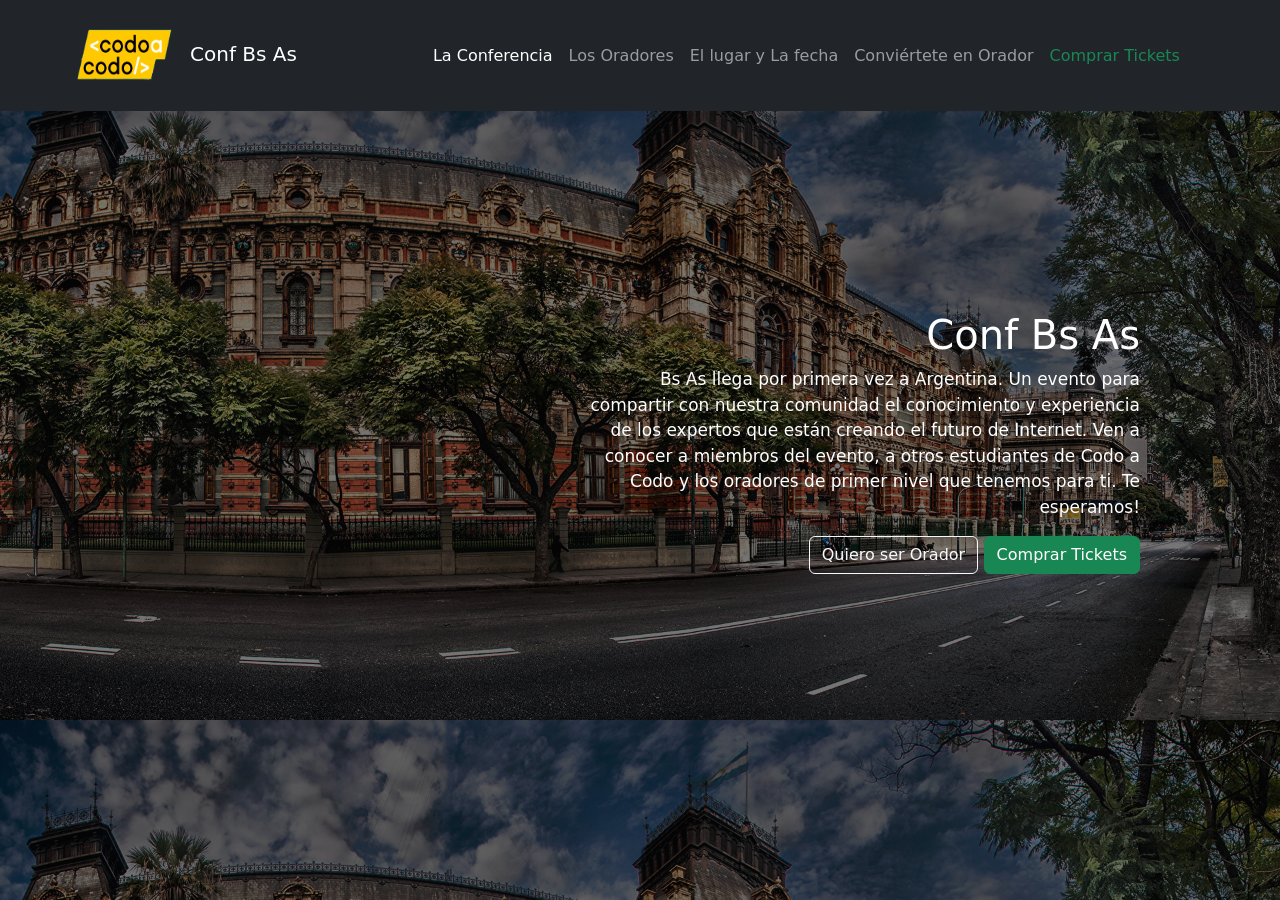
==== index.html @ 6e6369ee "Primer intento" ====
<!DOCTYPE html>
<html lang="en">
<head>
    <meta charset="UTF-8">
    <meta http-equiv="X-UA-Compatible" content="IE=edge">
    <meta name="viewport" content="width=device-width, initial-scale=1.0">
    <link href="https://cdn.jsdelivr.net/npm/bootstrap@5.1.1/dist/css/bootstrap.min.css" rel="stylesheet" integrity="sha384-F3w7mX95PdgyTmZZMECAngseQB83DfGTowi0iMjiWaeVhAn4FJkqJByhZMI3AhiU" crossorigin="anonymous">
    <link rel="stylesheet" href="CSS/style.css">
    <title>FRONT_END</title>
</head>
<body>
    <header>
        <nav class="navbar navbar-expand-lg navbar-dark bg-dark">
            <div class="container-fluid">
              <a class="navbar-brand mx-5" href="#">
                  <img src="img/codoacodo.png" alt="" width="130" height="85">Conf Bs As
              </a>
              <button class="navbar-toggler" type="button" data-bs-toggle="collapse" data-bs-target="#navbarSupportedContent" aria-controls="navbarSupportedContent" aria-expanded="false" aria-label="Toggle navigation">
                <span class="navbar-toggler-icon"></span>
              </button>
              <div class="collapse navbar-collapse" id="navbarSupportedContent">
                <ul class="navbar-nav mx-auto">
                  <li class="nav-item">
                    <a class="nav-link active" aria-current="page" href="#">La Conferencia</a>
                  </li>
                  <li class="nav-item">
                      <a class="nav-link" href="#">Los Oradores</a>
                  </li>
                  <li class="nav-item">
                      <a href="" class="nav-link">El lugar y La fecha</a>
                  </li>
                  <li class="nav-item">
                      <a href="" class="nav-link">Conviértete en Orador</a>
                  </li>
                  <li class="nav-item">
                    <a class="nav-link text-success" href="#">Comprar Tickets</a>
                  </li>
                </ul>
              </div>
            </div>
          </nav>
          <div class="container mt-5">
            <div class="col-6 text-end">
            <h1 class="text-end">Conf Bs As</h1>
            <p class="text-end">Bs As llega por primera vez a Argentina. Un evento para compartir con nuestra comunidad el conocimiento y experiencia de los expertos que están creando el futuro de Internet. Ven a conocer a miembros del evento, a otros estudiantes de Codo a Codo y los oradores de primer nivel que tenemos para ti. Te esperamos!</p>
            <button type="button" class="btn btn-outline-light">Quiero ser Orador</button>
            <button type="button" class="btn btn-success">Comprar Tickets</button>
          </div>
          </div>
        </header>
    <script>href="https://cdn.jsdelivr.net/npm/bootstrap@5.1.1/dist/css/bootstrap.min.css" ;integrity="sha384-F3w7mX95PdgyTmZZMECAngseQB83DfGTowi0iMjiWaeVhAn4FJkqJByhZMI3AhiU" ;crossorigin="anonymous"</script>
</body>
</html>
---- CSS/style.css ----
body{
    background-image: url(../img/ba1.jpg);
    background-color: rgba(34, 34, 34, 0.836);
    background-blend-mode: soft-light;
    background-size: cover;
}

html{
    margin: 0%;
}

div.container{
    color: white;
    font-size: 17px;
}

div.col-6{
    margin-left: 500px;
    margin-top: 200px;
}
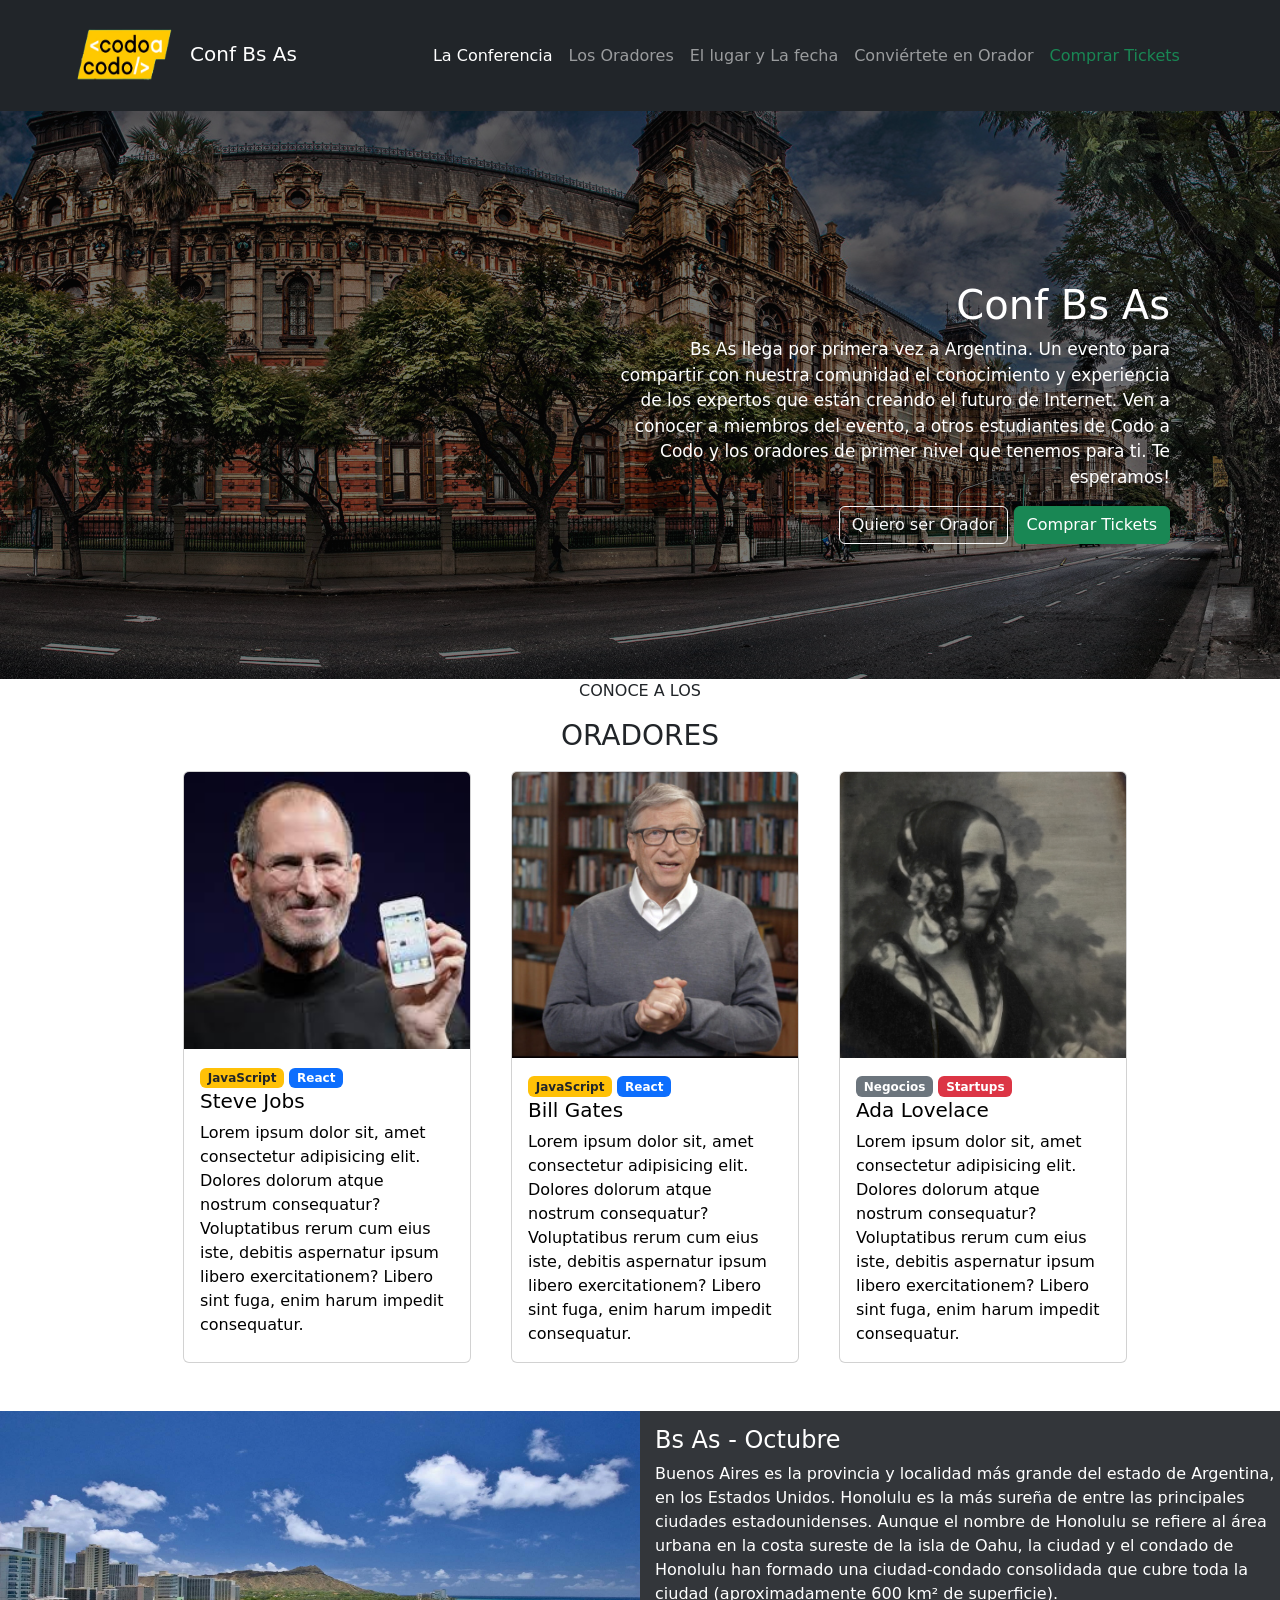
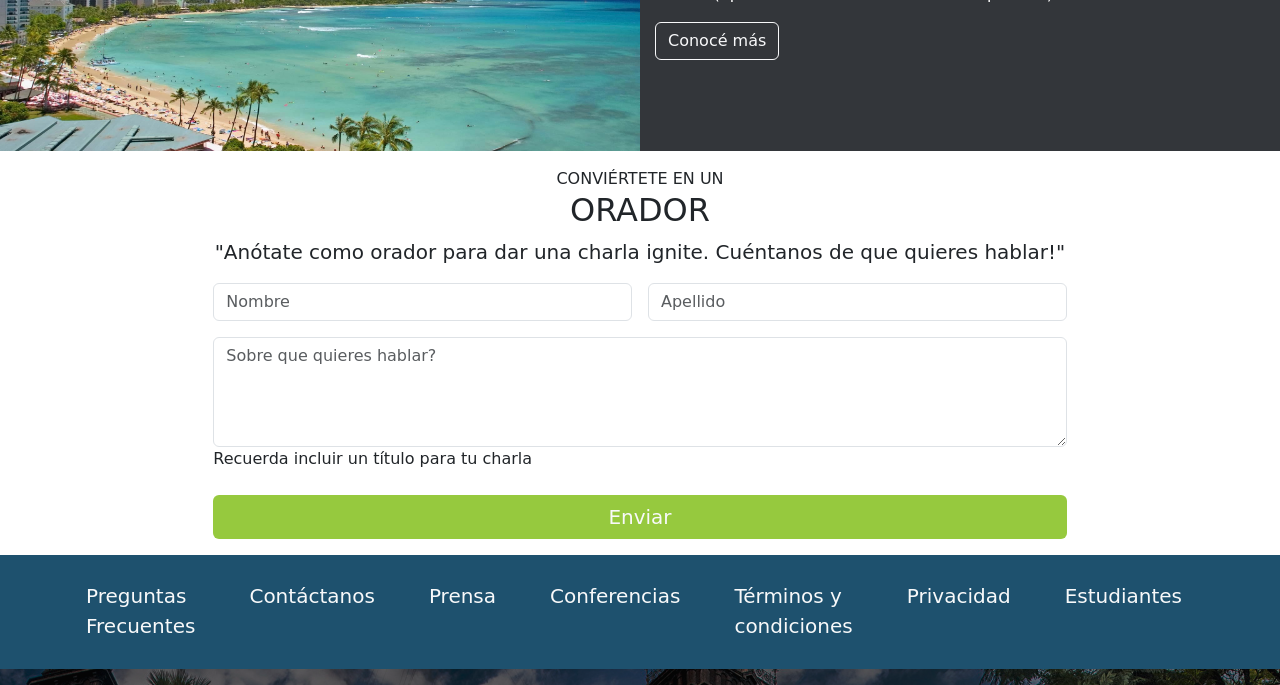
==== commit 715164ed: "Listo" ====
--- a/index.html
+++ b/index.html
@@ -6,7 +6,8 @@
     <meta name="viewport" content="width=device-width, initial-scale=1.0">
     <link href="https://cdn.jsdelivr.net/npm/bootstrap@5.1.1/dist/css/bootstrap.min.css" rel="stylesheet" integrity="sha384-F3w7mX95PdgyTmZZMECAngseQB83DfGTowi0iMjiWaeVhAn4FJkqJByhZMI3AhiU" crossorigin="anonymous">
     <link rel="stylesheet" href="CSS/style.css">
-    <title>FRONT_END</title>
+    <link rel="icon" type="image/png" href="img/codoacodo.png" sizes="16x16">
+    <title>Codo a Codo FRONT_END</title>
 </head>
 <body>
     <header>
@@ -47,7 +48,93 @@
             <button type="button" class="btn btn-success">Comprar Tickets</button>
           </div>
           </div>
-        </header>
+     </header>
+       <div class="row">
+           <section class="col-12">
+             <center>
+               <p>CONOCE A LOS</p><h3>ORADORES</h3>
+             </center>
+           </section>
+           <section class="col-12">
+             <div class="card col-lg-3" style="width: 18rem;">
+                <img src="./img/steve.jpg" class="card-img-top" alt="...">
+               <div class="card-body">
+                 <span class="badge bg-warning text-dark">JavaScript</span>
+                 <span class="badge bg-primary">React</span>
+                 <h5 class="card-tittle">Steve Jobs</h5>
+                 <p class="card-text">Lorem ipsum dolor sit, amet consectetur adipisicing elit. Dolores dolorum atque nostrum consequatur? Voluptatibus rerum cum eius iste, debitis aspernatur ipsum libero exercitationem? Libero sint fuga, enim harum impedit consequatur.</p>
+               </div>
+             </div>
+             <div class="card col-lg-3" style="width: 18rem;">
+                <img src="./img/bill.jpg" class="card-img-top" alt="...">
+                <div class="card-body">
+                  <span class="badge bg-warning text-dark">JavaScript</span>
+                  <span class="badge bg-primary">React</span>
+                  <h5 class="card-tittle">Bill Gates</h5>
+                  <p class="card-text">Lorem ipsum dolor sit, amet consectetur adipisicing elit. Dolores dolorum atque nostrum consequatur? Voluptatibus rerum cum eius iste, debitis aspernatur ipsum libero exercitationem? Libero sint fuga, enim harum impedit consequatur.</p>
+               </div>
+             </div>
+             <div class="card col-lg-3" style="width: 18rem;">
+               <img src="./img/ada.jpeg" class="card-img-top" alt="...">
+               <div class="card-body">
+                  <span class="badge bg-secondary">Negocios</span>
+                  <span class="badge bg-danger">Startups</span>
+                  <h5 class="card-tittle">Ada Lovelace</h5>
+                  <p class="card-text">Lorem ipsum dolor sit, amet consectetur adipisicing elit. Dolores dolorum atque nostrum consequatur? Voluptatibus rerum cum eius iste, debitis aspernatur ipsum libero exercitationem? Libero sint fuga, enim harum impedit consequatur.</p>
+               </div>
+             </div>
+           </section>
+           <section class="col-12">
+             <img src="./img/honolulu.jpg" alt="" width="750" height="340" class="mt-5">
+             <section class="col-6 mt-5">
+               <h4>Bs As - Octubre</h4>
+               <p class="description-honolulu">Buenos Aires es la provincia y localidad más grande del estado de Argentina, en los Estados Unidos. Honolulu es la más sureña de entre las principales ciudades estadounidenses. Aunque el nombre de Honolulu se refiere al área urbana en la costa sureste de la isla de Oahu, la ciudad y el condado de Honolulu han formado una ciudad-condado consolidada que cubre toda la ciudad (aproximadamente 600 km² de superficie).</p>
+               <button type="button" class="btn btn-outline-light btn-honolulu">Conocé más</button>
+             </section>
+            </section>
+            <section class="container mb-3">
+              <div class="col-12 col-md-8 mx-auto">
+                <center>
+                <p class="mb-0 mt-3">CONVIÉRTETE EN UN</p><H2>ORADOR</H2><p class="fs-5">"Anótate como orador para dar una charla ignite. Cuéntanos de que quieres hablar!"</p>
+                </center>
+                <form action="" class="row g-3">
+                <div class="col">
+                  <input type="text" class="form-control" placeholder="Nombre" aria-label="Nombre">
+                </div>
+                <div class="col">
+                  <input type="text" class="form-control" placeholder="Apellido" aria-label="Apellido">
+                </div>
+                <div class="mb-3">
+                  <textarea class="form-control" id="exampleFormControlTextArea1" rows="4" placeholder="Sobre que quieres hablar?"></textarea>
+                  <label for="expleFormControlTextarea1" class="form-label">Recuerda incluir un título para tu charla</label>
+                </div>
+                <div class="col-12 mt-0 mb-3">
+                  <button type="submit" class="btn w-100 text-light fs-5" style="background: #96c93e;">Enviar</button>
+                </div>
+               </form>
+             </div>
+             <footer class="" style="background: #1e516e;">
+              <ul class="nav justify-content-between container row-cols-1 row-col-sm-2 row-cols-md-2 row-cols-lg-auto">
+                <li class="nav-item col col-xl-auto"><a class="nav-link text-light fs-5" aria-current="page" href="#">
+                  Preguntas
+                  <br>
+                  Frecuentes
+                </a></li>
+                <li class="nav-item col col-xl-auto"><a class="nav-link text-light fs-5" aria-current="page" href="">Contáctanos</a></li>
+                <li class="nav-item col col-xl-auto"><a class="nav-link text-light fs-5" aria-current="page" href="">Prensa</a></li>
+                <li class="nav-item col col-xl-auto"><a class="nav-link text-light fs-5" aria-current="page" href="">Conferencias</a></li>
+                <li class="nav-item col col-xl-auto"><a class="nav-link text-light fs-5" aria-current="page" href="">
+                  Términos y
+                  <br>
+                  condiciones
+                </a></li>
+                <li class="nav-item col col-xl-auto"><a class="nav-link text-light fs-5" aria-current="page" href="">Privacidad</a></li>
+                <li class="nav-item col col-xl-auto"><a class="nav-link text-light fs-5" aria-current="page" href="">Estudiantes</a></li>
+              </ul>
+             </footer>
+           </section>
+         </div>
+    <script src="https://cdn.jsdelivr.net/npm/bootstrap@5.1.1/dist/js/bootstrap.bundle.min.js" integrity="sha384-/bQdsTh/da6pkI1MST/rWKFNjaCP5gBSY4sEBT38Q/9RBh9AH40zEOg7Hlq2THRZ" crossorigin="anonymous"></script>
     <script>href="https://cdn.jsdelivr.net/npm/bootstrap@5.1.1/dist/css/bootstrap.min.css" ;integrity="sha384-F3w7mX95PdgyTmZZMECAngseQB83DfGTowi0iMjiWaeVhAn4FJkqJByhZMI3AhiU" ;crossorigin="anonymous"</script>
 </body>
 </html>
--- a/CSS/style.css
+++ b/CSS/style.css
@@ -2,7 +2,7 @@
     background-image: url(../img/ba1.jpg);
     background-color: rgba(34, 34, 34, 0.836);
     background-blend-mode: soft-light;
-    background-size: cover;
+    background-size: contain;
 }
 
 html{
@@ -15,6 +15,53 @@
 }
 
 div.col-6{
-    margin-left: 500px;
-    margin-top: 200px;
+    margin-left: 530px;
+    margin-top: 170px;
+    margin-bottom: 135px;
 }
+
+section.col-12{
+    display: flex;
+    background-color: white;
+    justify-content: center;
+}
+
+div.card{
+    display: flex;
+    color: black;
+    margin-top: 10px;
+    margin-left: 35px;
+    margin-right: 5px;
+    justify-content: space-around;
+}
+
+div.card-horizontal{
+    align-content: center;
+}
+
+section.col-6{
+    background-color:rgb(51, 54, 58);
+    color: white;
+}
+
+h4{
+    margin-top: 15px;
+    margin-left: 15px;
+}
+
+.btn-honolulu{
+margin-left: 15px;
+}
+
+.description-honolulu{
+    margin-left: 15px;
+}
+
+section.container{
+    background-color: white;
+}
+
+footer{
+    padding-top: 18px;
+    padding-bottom: 20px;
+}
